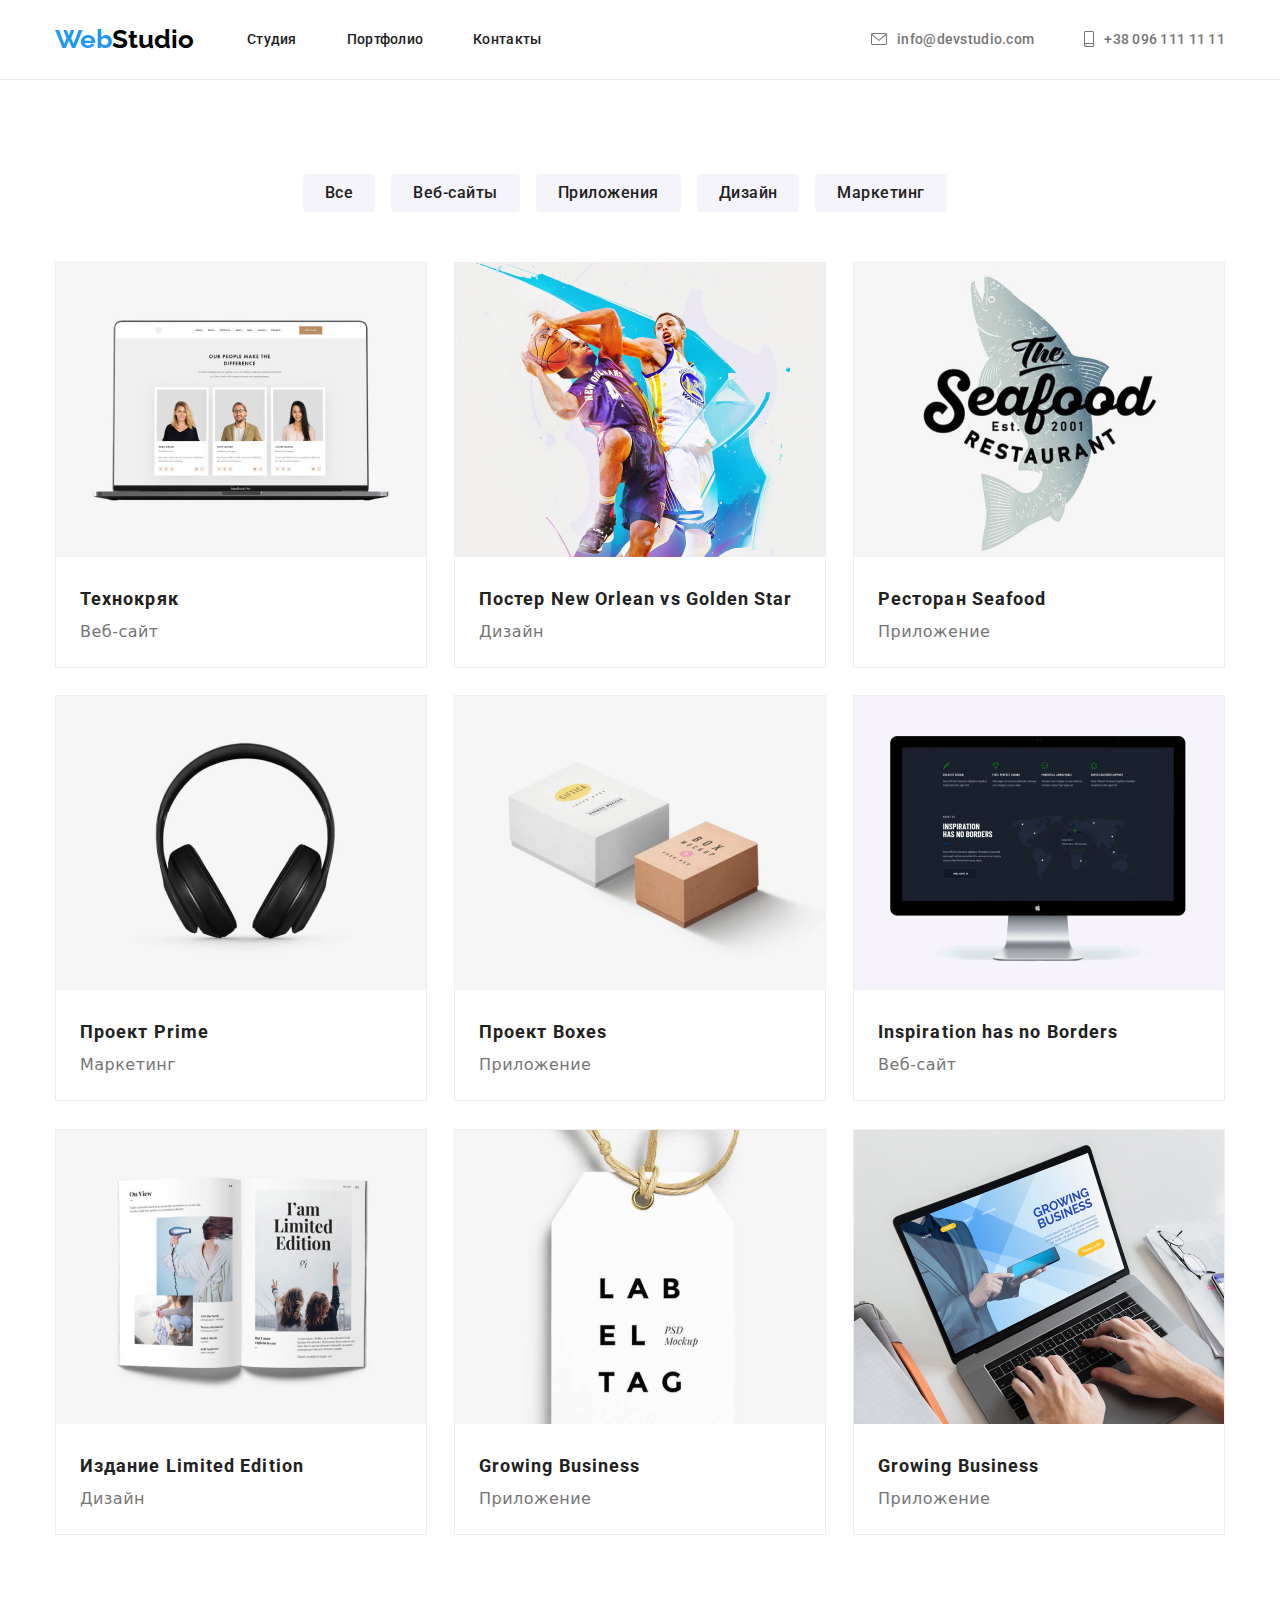
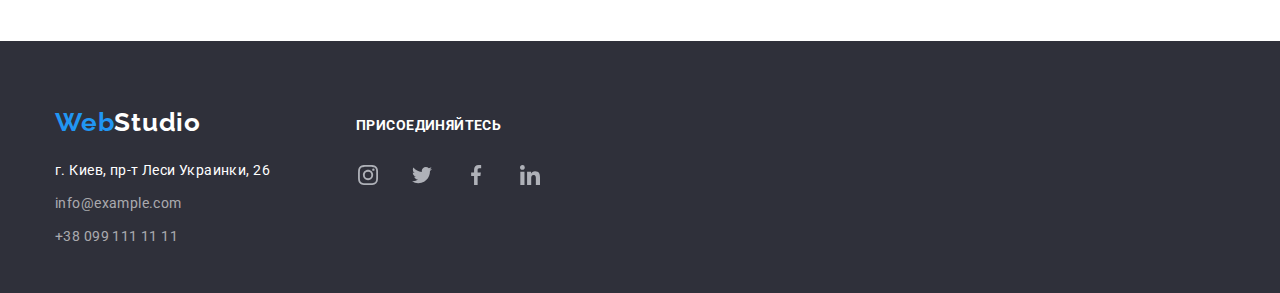
==== portfolio.html @ 0e68e2e9 "добавление  logo" ====
<!DOCTYPE html>
<html lang="en">
<head>
    <meta charset="UTF-8">
    <meta name="viewport" content="width=device-width, initial-scale=1.0">
    <title>Document</title>
    <link rel="preconnect" href="https://fonts.gstatic.com">
    <link href="https://fonts.googleapis.com/css2?family=Raleway:wght@700&family=Roboto:wght@400;500;700;900&display=swap" rel="stylesheet"> 
    <link rel="stylesheet" href="./styles/style.css"> 
    <link rel="stylesheet" href="https://cdnjs.cloudflare.com/ajax/libs/modern-normalize/1.0.0/modern-normalize.min.css">
</head>
<body>
    <!--Верхняя линия-->
    <header class="header" >
        <div class="container" > 
        <a class="logo" href="index.html">
               <span style="color:#2196F3">Web</span><span style="color: #000000">Studio</span>
               </a>
            <nav class="navigation">  
        <ul class="menu-nav"> 
            <li><a class="link" href="index.html">Студия</a></li>
            <li><a class="link" href="/">Портфолио</a></li>
            <li><a class="link" href="/">Контакты</a></li>
        </ul>
    </nav> 
    <ul class="menu-nav-contacts">
             
      <li class="email" >
         
        <a class="contacts" href="mailto:info@devstudio.com">
           <svg class="link-mailto" width="16px" height="12px">   
          <use href="./images/sprite.svg#icon-envelope-hover"> </use>
        </svg> info@devstudio.com</a> 
      </li>
    <li class="phone" >
      <a class="contacts" href="tel:+38-096-111-11-11">
        <svg class="link-tel"  width="10px" height="16px" >
        <use href="./images/sprite.svg#icon-smartphone"> </use>
      </svg>+38 096 111 11 11</a>
  </li>
</ul>  
         
    </div>
</header>

            <!--Портфолио-->
        <section class="coloring" >
           <div class="container">

            <ul class="group" >
                <li class="stud"><button class="filter" type="button">Все</button></li>
                <li class="stud"><button class="filter" type="button">Веб-сайты</button></li>
                <li class="stud"><button class="filter" type="button">Приложения</button></li>
                <li class="stud"><button class="filter" type="button">Дизайн</button></li>
                <li class="stud"><button class="filter" type="button">Маркетинг</button></li>
            </ul>
              
        <ul class="spreadsheet" >

          <li class="content-Macbook" >
           <div class="border" >
                <img src="./Portfolio/img.jpg" alt="Открытый Macbook" width="370"/>
                <div class="internal-block" >
                <h4 class="title" >Технокряк</h4>
                <p class="desc" >Веб-сайт</p></div>
           </div>
          </li>
          <li class="content-ball">
            <div class="border" >
               
                <img src="./Portfolio/img-(1).jpg" alt="Баскетболисты и мяч" width="370">
                <div class="internal-block" >
                <h4 class="title">Постер New Orlean vs Golden Star</h4>
                <p class="desc">Дизайн</p></div>
               
           </div>
          </li>
          <li class="content-Seafood">
           <div class="border" >
                <img src="./Portfolio/img-(2).jpg" alt="Логотип ресторана Seafood" width="370">
                <div class="internal-block" >
                <h4 class="title">Ресторан Seafood</h4>
                <p class="desc">Приложение</p></div>
           </div>
          </li>
          <li class="content-ears">
           <div class="border" >
                <img src="./Portfolio/img-(3).jpg" alt="Наушники" width="370">
                <div class="internal-block" >
                <h4 class="title">Проект Prime</h4>
                <p class="desc">Маркетинг</p></div>
           </div>
          </li>
          <li class="content-boxes">
           <div class="border" >
                <img src="./Portfolio/img-(4).jpg" alt="Коробки" width="370">
                <div class="internal-block" >
                <h4 class="title">Проект Boxes</h4>
                <p class="desc">Приложение</p></div>
           </div>
          </li>
          <li class="content-computer">
           <div class="border" >
                <img src="./Portfolio/img-(5).jpg" alt="Монитор компютера" width="370"/>
                <div class="internal-block" >
                <h4 class="title">Inspiration has no Borders</h4>
                <p class="desc">Веб-сайт</p></div>
           </div>
          </li>
          <li class="content-book">
           <div class="border" >
                <img src="./Portfolio/img-(6).jpg" alt="Открытая книга" width="370"/>
                <div class="internal-block" >
                <h4 class="title">Издание Limited Edition</h4>
                <p class="desc">Дизайн</p></div>
           </div>
          </li>
          <li class="content-tag">
           <div class="border" >
                <img src="./Portfolio/img-(7).jpg" alt="Бирка" width="370">
                <div class="internal-block" >
                <h4 class="title">Growing Business</h4>
                <p class="desc">Приложение</p></div>
           </div>
          </li>
          <li class="content-notebook">
           <div class="border" >
                <img src="./Portfolio/img-(8).jpg" alt="Открытый ноутбук" width="370">
                <div class="internal-block" >
                <h4 class="title">Growing Business</h4>
                <p class="desc">Приложение</p></div>
           </div>
          </li>
        </ul>
      </div> 
        </section>         
  <!--Подвал-->
  <footer class="adv">
    <div class="container" >
  <nav class="basement">

   
  <ul class="adress">
    <li> <a class="logo-footer" href="index.html"> 
    <span style="color:#2196F3">Web</span><span style="color: #ffffff;">Studio</span>
    </a></li>
      <li class="adds" >г. Киев, пр-т Леси Украинки, 26</li>
      <li><a class="aside-mailto" href="mailto:info@example.com">info@example.com</a></li>
      <li><a class="aside-tel" href="tel:+38-099-111-11-11">+38 099 111 11 11</a></li>
  </ul>
</nav>
   <div class="connexion">
     <h1 class="accession">присоединяйтесь</h1>
  <ul class="footer-social-are">
    <li>
      <a class="instagram" href="/" >
       <svg class="link-instagram" width="20px" heidht="20px" >
        <use href="./images/sprite.svg#icon-instagram-2"></use>
      </svg>
     </a>
   </li>
   <li>
     <a class="twitter" href="/"> 
       <svg class="link-twitter" width="20px" heidht="20px">
       <use href="./images/sprite.svg#icon-twitter-1"></use>
     </svg>
    </a> 
   </li>
   <li>
    <a class="facebook" href="/" >
     <svg class="link-facebook" width="20px" heidht="20px" >
      <use href="./images/sprite.svg#icon-facebook-1"></use>
    </svg>
   </a>
 </li>
 <li>
  <a class="linkedin" href="/" >
   <svg class="link-linkedin" width="20px" heidht="20px" >
    <use href="./images/sprite.svg#icon-linkedin-1"></use>
  </svg>
 </a>
</li>
</ul>
</div>
  

</div> 

</footer>
</body>
</html>
---- styles/style.css ----
body {
       background: #ffffff;
       font-family: Roboto sans-serif;
       font-style: normal;
       line-height: normal;
       border: none;
       box-sizing: unset;   }
h1,h2,h3,h4{
      font-family: Roboto,sans-serif;
      font-weight: 700; }
 body,h1,h2,h3,h4,ul,li,p{
        margin: 0px;    }     
    /*Верхняя линия*/
header{
       background-color: #ffffff; }
.logo,
.logo-footer{
       font-family: Raleway,sans-serif;
       font-weight: 700;
       font-size: 26px;
       line-height: 30.52px;
       }
.link{
       color: #212121; }
.link:hover{
       color: #2196F3; }
.link:focus{
        color: #2196F3; }      
.menu-nav{
       font-family: Roboto;
       font-style: normal;
       font-weight: 500;
       font-size: 14px;
       line-height: 16px;
       letter-spacing: 0.02em;
     }
li{
       list-style: none; }
a{
       text-decoration: none; }
ul{
       padding-inline-start: 0px;
       margin-block-end: 0em;
       margin-block-start: 0em;
       padding: 0px;      }
/*контакты*/
.contacts{
       display: flex;
       align-items: center;
       font-family: Roboto;
       font-style: normal;
       line-height: 16px;
       font-weight: 500;
       font-size: 14px;
       letter-spacing: 0.02em;
       color: #757575;       }
   
.contacts:hover,
.contacts:focus{
       color: #2196F3;
       fill:#2196F3;    }       
    /*шапка*/
.banner  {      
       background: #2F303A;  }      
.heading{      
       font-weight: 900;
       font-size: 44px;
       line-height: 60px;
       color: #ffffff;
       letter-spacing: 0.06em;    }
  /*особенности*/
.subject{
       font-weight: 700;
       font-size: 14px;
       line-height: 16.41px;
       letter-spacing: 0.03em;
       text-transform: uppercase;
       color: #212121; }
.lead{
       font-weight: 400;
       font-size: 14px;
       line-height: 24px;
       letter-spacing: 0.03em;
       color: #757575; }
.subtitle{
       font-weight: 700;
       font-size: 36px;
       line-height: 42px;
       letter-spacing: 0.03em;
       color: #212121;  }
  /*наша команда*/
  
.caption{
       font-weight: 700;
       font-size: 36px;
       line-height: 42px;
       letter-spacing: 0.03em;
       color: #212121;
       text-shadow: 0px 4px 4px rgba(0, 0, 0, 0.25); }
.userpic:not(:last-child){
       margin-right: 30px;      }      
.userpic{      
       background: #FFFFFF;
       box-shadow: 0px 1px 3px rgba(0, 0, 0, 0.12), 0px 1px 1px rgba(0, 0, 0, 0.14), 0px 2px 1px rgba(0, 0, 0, 0.2);
       border-radius: 0px 0px 4px 4px;  }
.names
.col{
       font-weight: 500;
       font-size: 16px;
       line-height: 19px;
       letter-spacing: 0.03em;  }
.specialty{      
       font-weight: 400;
       font-size: 16px;
       line-height: 19px;
       letter-spacing: 0.03em;
       color: #757575; }
.adress{
       color: #FFFFFF; }
.adds{  
       padding-top: 20px;    
       font-family: Roboto;
       font-style: normal;
       font-weight: normal;
       font-size: 14px;
       line-height: 24px;
       letter-spacing: 0.03em;
       color: #FFFFFF;    }
.aside-mailto,
.aside-tel{
       display: flex;
       height: auto;
       font-size: 14px;
       line-height: 24px;
       letter-spacing: 0.03em;
       color: rgba(255, 255, 255, 0.6); }
.aside-mailto{
           padding-bottom: 9px;
           padding-top: 9px;         }
.aside:hover{
       color: #2196F3; }
.aside:focus{
        color: #2196F3; }
  /*кнопки*/

.filter{
     cursor: pointer;      } 
.button {
       border: 0;     }
.filter{  
        font-family: Roboto;
        font-style: normal;
        font-weight: 500;
        font-size: 16px;
        line-height: 26px;
        text-align: center;
        letter-spacing: 0.03em;
        color: #212121;
        border-radius: 4px;
        background: #F5F4FA;   }
.filter:hover{
        color: #ffffff;
        background: #2196F3; }
.filter:focus{
        color: #ffffff;
        background: #2196F3; }       
  /*портфолио*/
.content{
        background: #FFFFFF;
        border: 1px solid #EEEEEE;
        box-sizing: border-box;  }
.title{
        font-weight: 700;
        font-size: 18px;
        line-height: 36px;
        letter-spacing: 0.06em;
        color: #212121;  }
.desc{
        font-weight: 400;
        font-size: 16px;
        line-height: 30px;
        letter-spacing: 0.03em;
        color: #757575;  } 
 /********* goit-markup-hw-03 ********/
/***** главная ****/
        /* Верхняя линия */
.link
.logo
.contacts
.widget
.aside
.logo-footer{
     cursor: pointer;  }
.container{
       width: 1200px;
       height: auto;
       margin-left: auto;
       margin-right: auto;       
        padding: 0px 15px;          }
.header{
       height: 80px ;
       border-bottom:  1px solid #ECECEC;;
       display: flex;
       align-items: center;      }        
.header>.container{
       display: flex;
       align-items: center;  } 
.logo{
       margin-right: 53px; }
.navigation{
       padding-right: unset; }
.menu-nav{
       display: flex;
       align-items: center; }
.navigation{
       display: flex;  }
.link:last-child{
       margin-right: 50px;  }
.menu-nav-contacts{   
       display: flex;
       align-items: center;
       margin-left: auto;
       margin-right: -50px;  }
.contacts:last-child{
       margin-right: 50px;  }
/* Шапка */

.helmet{ 
       max-width: 1600px; 
       display: flex;
       background-position: center;
       background: linear-gradient( 
              to right, rgba(47, 48, 58, 0.4), 
              rgba(47, 48, 58, 0.4)),
               url(../svg/Imgmin.jpg);
       background-repeat: no-repeat; 
       margin: 0px auto;
       padding-top: 200px;
       padding-bottom: 200px;    }
.heading{
       display: flex;
       align-items: center;
       width: 616px;
       height: auto;
       margin: 0px auto;
       padding-bottom: 30px;
       text-align: center;
       text-transform: uppercase;        }
.btn > .widget{       
       width: 200px;
       height: 50px;
       display: flex;
       align-items: center;
       text-align: center;
       margin-left: auto;
       margin-right: auto;
       background: #2196F3;
       box-shadow: 0px 4px 4px rgba(0, 0, 0, 0.15);
       border-radius: 4px;  }  
.btn > .widget> .snap{ 
       width: 140px;
       height: 25px;
       margin-left: auto;
       margin-right: auto;  
       color: #FFFFFF;  } 
/* Особенности */
.visually-hidden {
       position: absolute;
       clip: rect(0 0 0 0);
       width: 1px;
       height: 1px;
       margin: -1px;  }
.element{
       height: 439px;
        padding-top: 94px;
       padding-bottom: 94px;          }
           
.text{
       display: flex;
       align-items: center;
       height: auto;      }
.rubric{
       display: block;
       align-items: center;
       width: 270px;
       height: 101px;
       margin-right: 30px;      }  
.subject{
       width: 270px;
       height: auto;
       margin-left: auto;
       margin-right: auto;
       padding-top: 30px;
       text-transform: uppercase;
       color: #212121;   }
.lead{
       width: 270px;
       height: 75px;
       padding-top: 10px;
       font-family: Roboto;   }
/* чем мы занимаемся */
.subtitle{ 
       width: 400px;
       display: flex;
       flex-direction: column;
       width: 380px;
       height: auto;
       margin-left: auto;
       margin-right: auto;
       padding-bottom: 50px;
       text-align: center;  }
.bowl{      
       padding-bottom: 94px;     }
.wrapper{      
       display: flex;
       justify-content: space-between;         }
.thumb{
       padding-left: 0;  }
/* Наша команда */
.commercial{     
       background: #F5F4FA;
       padding-bottom: 94px;
       padding-top: 94px;
       padding-left: auto;
       padding-right: auto;   }
.commercial:not(:box-sizing){
       display: flex;
       align-items: center;     
       height: 648px;   
       background: #F5F4FA;    } 
.caption{
       display: flex;
       align-items: center;
       width: 270px;
       height: 42px;
       margin-left: auto;
       margin-right: auto;
       text-align: center;   }
.promo{
       display: flex;
       align-items: center;
       height: auto;
       padding-top: 50px;
       margin-left: auto;
       margin-right: auto;   }
.userpic{
       width: 270px;
       height: auto;
       margin-left: auto;
       margin-right: auto;
       padding-bottom: 30px;
       background: #FFFFFF;
       box-shadow: 0px 1px 3px rgba(0, 0, 0, 0.12), 0px 1px 1px rgba(0, 0, 0, 0.14), 0px 2px 1px rgba(0, 0, 0, 0.2);
       border-radius: 0px 0px 4px 4px; }
.names{
       width: 171px;
       height: 19px;
       margin-left: auto;
       margin-right: auto;
       text-align: center;
       color: #212121;   }
.pic{
       padding-bottom: 30px;     }  
.specialty{
       width: 177px;
       height: auto;
       margin-left: auto;
       margin-right: auto;
       padding-top: 10px;
       padding-bottom: 16px;
       text-align: center;
       color: #757575;  }
.col{
       width: 208px;
       height: 19px;
       margin-left: auto;
       margin-right: auto;    
       text-align: center;
       color: #212121;     }
/* подвал */
.adv{
       display: flex;
       align-items: center;
       height: 252px;
       background: #2F303A;
       padding-top: 60px;
       padding-bottom: 60px;
           }
.adress{
       width: 231px;
       margin: 0px;
       font-family: Roboto;
       font-style: normal;
       font-weight: normal;
       font-size: 14px;
       line-height: 24px;
       letter-spacing: 0.03em;
       padding-top: 20px;
       }  
.logo-footer{
       width: 145px;
       height: 31px;
       margin-top: 50px;
       font-family: Raleway;
       font-style: normal;
       font-weight: bold;
       font-size: 26px;
       line-height: 31px;
       letter-spacing: 0.03em;   }
/* ***портфолио*** */

/* кнопка */
.border{
       background: #ffffff;
       border: 1px solid #EEEEEE;
       box-sizing: border-box;
}
.content-Macbook,
.content-ball,
.content-ears,
.content-boxes,
.content-book,
.content-tag{         
       margin-right: 27px;  }
.coloring{
       padding-bottom: 79px;
       padding-top: 94px;  }
.group{
       display: flex; 
       align-items: center;
       width: 1170px;
       height: auto;
       padding-bottom: 50px; 
       padding-left: 240px;
       padding-right: 240px;     } 
 .filter{
       padding: 6px 22px;
       width: auto;
       height: 38px;
       border: none;  }
.spreadsheet{ 
       width: 1200px;
       height: 1300px;
       display: flex;
       flex-wrap: wrap;     }
.content-Macbook
.content-ball
.content-Seafood
.content-ears
.content-boxes
.content-computer
.content-book
.content-tag
.content-notebook{ 
         width: 370px;
         height: 404px;        }
.internal-block{     
         padding:20px 24px;  } 
.stud{
         margin: 0px 8px;        } 
       /* goit-markup-hw-04    */ 
       /* <!--Особенности-->  */
.border:hover,
.border:focus{
         filter: drop-shadow(0px 4px 4px rgba(0, 0, 0, 0.25));  }
.vektor-antenna,
.vektor-clock,
.vektor-diagram,
.vektor-astronaut{
         height: 120px;
         background: #F5F4FA;
         background-position: center;
         background-repeat: no-repeat;
         border-radius: 4px;      background-size: 70px 70px;      }
.vektor-antenna{
         background-image: url(../svg/antenna\ 1.svg);     }
.vektor-clock{  
         background-image: url(../svg/clock\ 1.svg);    }
.vektor-diagram{
         background-image: url(../svg/diagram\ 1.svg);    }
.vektor-astronaut{           
         background-image: url(../svg/astronaut\ 1.svg);    } 
          /* верхняя линия */
.link-mailto{      
         fill: #757575;
         margin-right: 10px;   }
.link-mailto:hover,
.link-mailto:focus{
         fill: currentColor         }                
.link-tel{
         fill: #757575;
         margin-right: 10px;     }
.link-tel:hover,
.link-tel:focus{
         fill:currentColor          }         
.email{
         display: flex;
         align-items: center;        }
.phone{
         display: flex;
         align-items: center;        }
         /* наша команда */
.social-are,
.footer-social-are{
          width: auto;
          height: auto;
          padding-right: 21px;
          padding-left: 0px;
          padding-top: 20px;
          margin: 0px auto;
          display: flex;
          align-items: center; 
          justify-content: center;         }
.link-instagram,.link-twitter,
.link-facebook,.link-linkedin{     
          border: 0px;
          padding: 0px;
                 }
.instagram,
.twitter,
.facebook,
.linkedin:not(:last-child){
      margin-right: 10px; }
.instagram,.twitter,.facebook,.linkedin{
         display: flex;
         align-items: center;
         justify-content: center;
         border-radius: 50%;
         width: 44px;
         height: 44px;   
         fill: #AFB1B8;     }
.instagram:hover,
.instagram:focus{
       fill: #ffffff;
       background-color: var(--accent-color);   }
.twitter:hover,
.twitter:focus{
       fill: #ffffff;
       background-color: var(--accent-color);  }
.facebook:hover,
.facebook:focus{
       fill: #ffffff;
       background-color: var(--accent-color);   }
.linkedin:hover,
.linkedin:focus{
       fill: #ffffff;
       background-color: var(--accent-color);   }
.instagram:hover,
.instagram:focus{
       background:  #2196F3;   }
.twitter:hover,
.twitter:focus{
       background:  #2196F3;   }
.facebook:hover,
.facebook:focus{
       background:  #2196F3;   }
.linkedin:hover,
.linkedin:focus{
       background:  #2196F3;   }
      /* клиент  */
.client{
      display: flex;
      align-items: center;
      justify-content: center;    } 
.link-client{
       display: flex;
       align-items: center;
       justify-content: center;
       width: 170px;
       height: 90px;
       border: 1px solid #AFB1B8;
       box-sizing: border-box;
       border-radius: 4px;}
.figure{
           width: 1200px;
           height: auto;
           margin: 0px auto;
           padding-bottom: 97px;    } 
.link-client:not(:last-child){
       margin-right: 30px;   }
.figure-client{
       font-family: Roboto;
       font-style: normal;
       font-weight: bold;
       font-size: 36px;
       line-height: 42px;
       text-align: center;
       letter-spacing: 0.03em;
       width: 1200px;
       height: auto;
       padding-top: 94px;
       padding-bottom: 50px;
       color: #212121;   }
.link-client:hover,
.link-client:focus{
       border: 1px solid #2196F3;
        background-color: var(--accent-color);
} 
.icon-logo{
      fill: #AFB1B8;; 
}    
.icon-logo:hover,
.icon-logo:focus{
     fill: #2196F3;
     background-color: var(--accent-color);
} 
} 
.icon-logo{
       fill: #AFB1B8;;
}   



 /* подвал */
 .basement {
      width: 231px;
      height: 81px;
      display: flex;
      align-items: center;     }
.accession{
       font-family: Roboto;
       font-style: normal;
       font-weight: bold;
       font-size: 14px;
       line-height: 16px;
       letter-spacing: 0.03em;
       text-transform: uppercase;
       color: #FFFFFF;    }
.connexion{      
       align-items: center;
       justify-content: center;
       width: 206px;
       height: auto;
       margin-left: 70px;
       padding-bottom: 20px;
       }
.adv > .container{
       display: flex;
       align-items: center;
       }
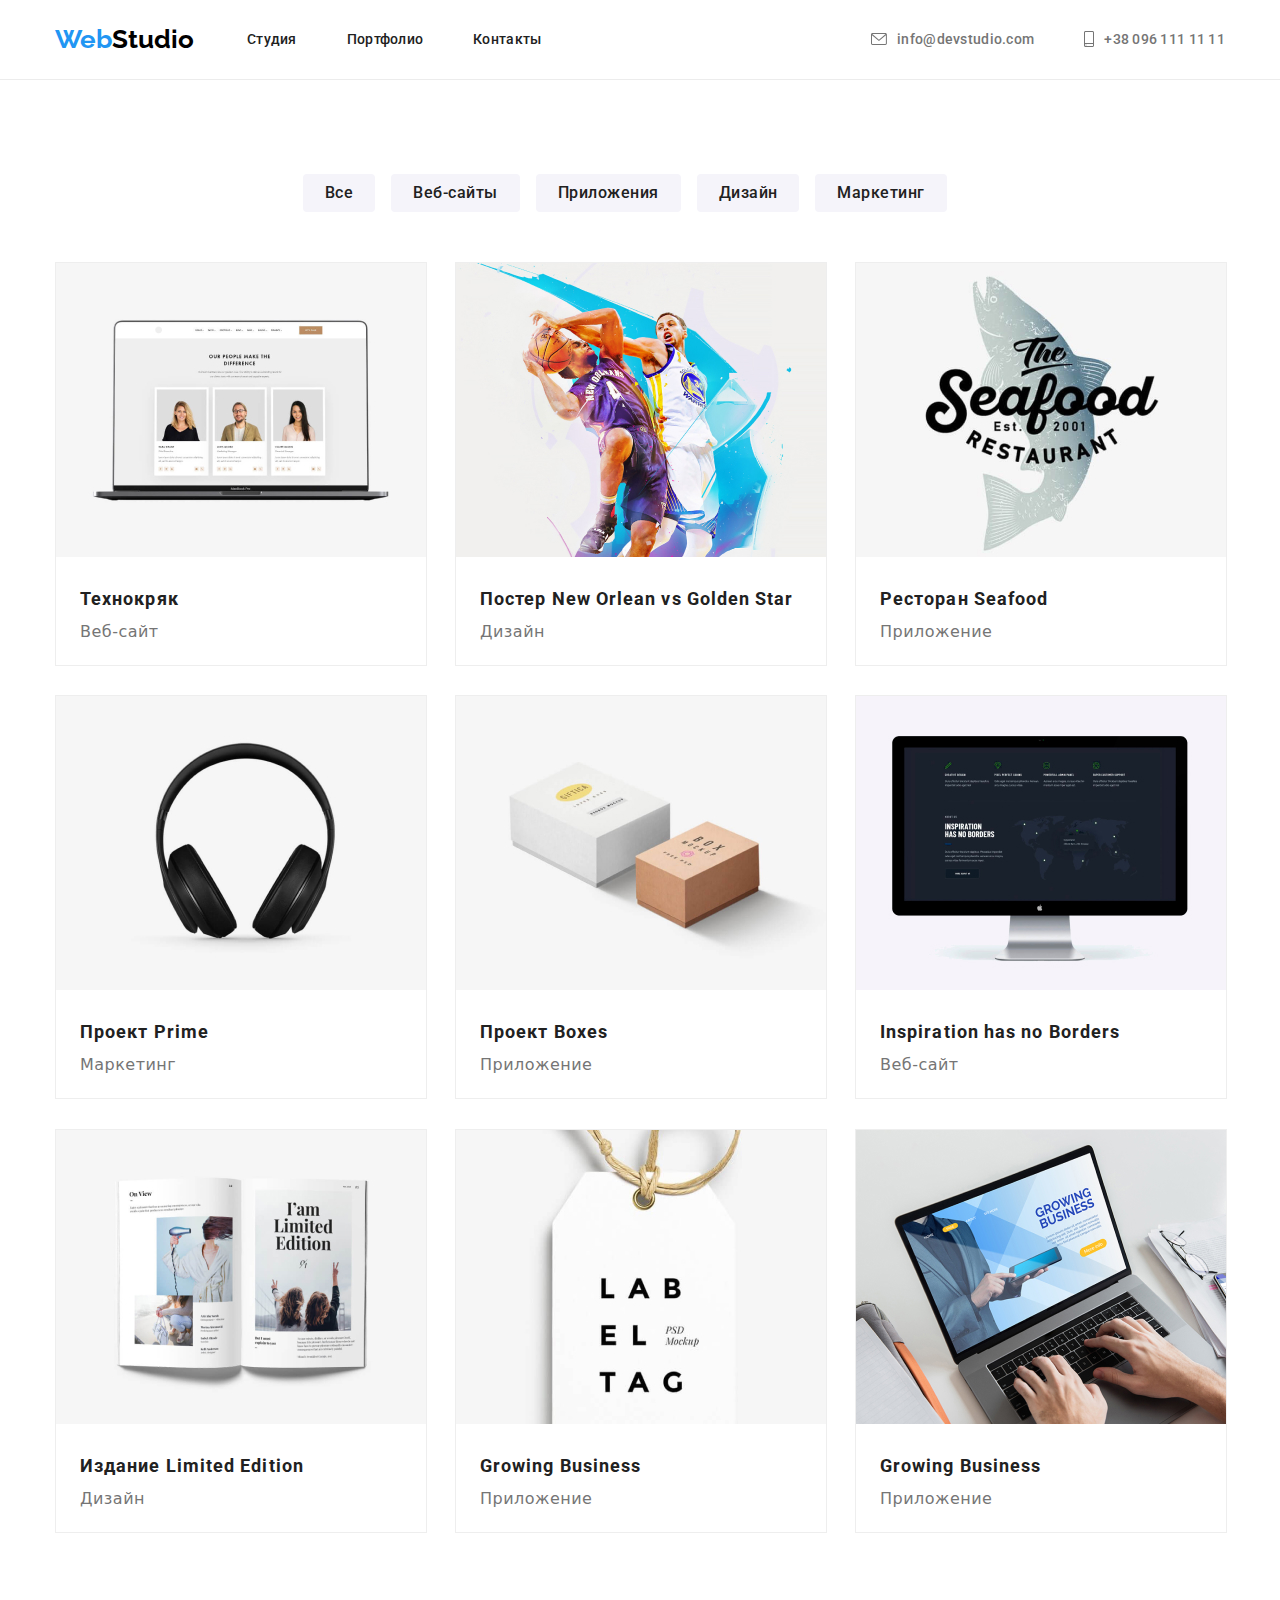
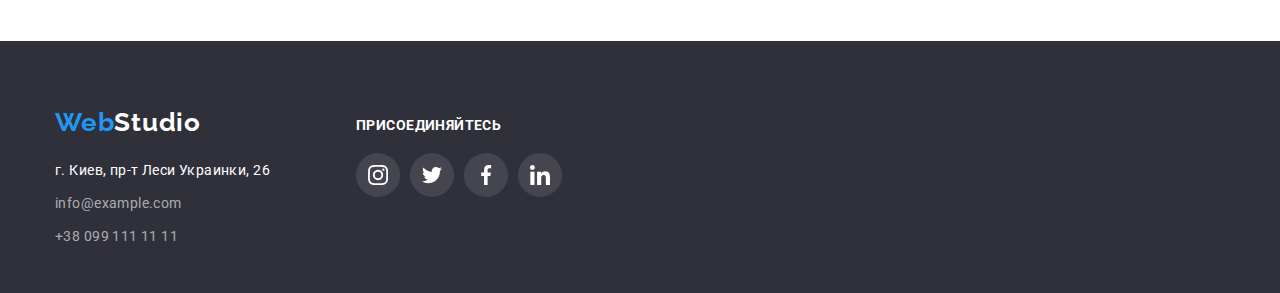
==== commit 9f67fac6: "добавление фокуса" ====
--- a/portfolio.html
+++ b/portfolio.html
@@ -57,79 +57,87 @@
               
         <ul class="spreadsheet" >
 
-          <li class="content-Macbook" >
-           <div class="border" >
-                <img src="./Portfolio/img.jpg" alt="Открытый Macbook" width="370"/>
-                <div class="internal-block" >
+          <li class="ticket" >
+         <a href="">
+           <img src="./Portfolio/img.jpg" alt="Открытый Macbook" width="370"/>
+           <div class="internal-block" >
                 <h4 class="title" >Технокряк</h4>
-                <p class="desc" >Веб-сайт</p></div>
-           </div>
+                <p class="desc" >Веб-сайт</p>
+              </div>
+              </a>        
           </li>
-          <li class="content-ball">
-            <div class="border" >
-               
-                <img src="./Portfolio/img-(1).jpg" alt="Баскетболисты и мяч" width="370">
-                <div class="internal-block" >
+          <li class="ticket">
+           
+               <a href="">
+                 <img src="./Portfolio/img-(1).jpg" alt="Баскетболисты и мяч" width="370">
+                 <div class="internal-block" >
                 <h4 class="title">Постер New Orlean vs Golden Star</h4>
-                <p class="desc">Дизайн</p></div>
-               
-           </div>
+                <p class="desc">Дизайн</p>
+              </div>
+              </a>   
           </li>
-          <li class="content-Seafood">
-           <div class="border" >
-                <img src="./Portfolio/img-(2).jpg" alt="Логотип ресторана Seafood" width="370">
-                <div class="internal-block" >
-                <h4 class="title">Ресторан Seafood</h4>
-                <p class="desc">Приложение</p></div>
-           </div>
+          <li class="ticket">
+           <a href=""> 
+             <img src="./Portfolio/img-(2).jpg" alt="Логотип ресторана Seafood" width="370">
+            <div class="internal-block" >
+            <h4 class="title">Ресторан Seafood</h4>
+            <p class="desc">Приложение</p>
+          </div>
+          </a>
           </li>
-          <li class="content-ears">
-           <div class="border" >
-                <img src="./Portfolio/img-(3).jpg" alt="Наушники" width="370">
-                <div class="internal-block" >
-                <h4 class="title">Проект Prime</h4>
-                <p class="desc">Маркетинг</p></div>
-           </div>
+          <li class="ticket">
+         <a href="">
+           <img src="./Portfolio/img-(3).jpg" alt="Наушники" width="370"> 
+           <div class="internal-block" >
+          <h4 class="title">Проект Prime</h4>
+          <p class="desc">Маркетинг</p>
+        </div>
+        </a>
           </li>
-          <li class="content-boxes">
-           <div class="border" >
-                <img src="./Portfolio/img-(4).jpg" alt="Коробки" width="370">
-                <div class="internal-block" >
-                <h4 class="title">Проект Boxes</h4>
-                <p class="desc">Приложение</p></div>
-           </div>
+          <li class="ticket">
+          <a href=""> 
+            <img src="./Portfolio/img-(4).jpg" alt="Коробки" width="370"> 
+            <div class="internal-block" >
+            <h4 class="title">Проект Boxes</h4>
+            <p class="desc">Приложение</p>
+          </div>
+          </a>
           </li>
-          <li class="content-computer">
-           <div class="border" >
-                <img src="./Portfolio/img-(5).jpg" alt="Монитор компютера" width="370"/>
-                <div class="internal-block" >
-                <h4 class="title">Inspiration has no Borders</h4>
-                <p class="desc">Веб-сайт</p></div>
-           </div>
+          <li class="ticket">
+          <a href=""> 
+            <img src="./Portfolio/img-(5).jpg" alt="Монитор компютера" width="370"/>
+             <div class="internal-block" >
+            <h4 class="title">Inspiration has no Borders</h4>
+            <p class="desc">Веб-сайт</p>
+          </div>
+      </a>      
           </li>
-          <li class="content-book">
-           <div class="border" >
-                <img src="./Portfolio/img-(6).jpg" alt="Открытая книга" width="370"/>
-                <div class="internal-block" >
-                <h4 class="title">Издание Limited Edition</h4>
-                <p class="desc">Дизайн</p></div>
-           </div>
+          <li class="ticket">
+           <a href="">
+             <img src="./Portfolio/img-(6).jpg" alt="Открытая книга" width="370"/> 
+            <div class="internal-block" >
+            <h4 class="title">Издание Limited Edition</h4>
+            <p class="desc">Дизайн</p>
+          </div>
+          </a>
           </li>
-          <li class="content-tag">
-           <div class="border" >
-                <img src="./Portfolio/img-(7).jpg" alt="Бирка" width="370">
+          <li class="ticket">
+          <a href="">
+             <img src="./Portfolio/img-(7).jpg" alt="Бирка" width="370">
+             <div class="internal-block" >
+            <h4 class="title">Growing Business</h4>
+            <p class="desc">Приложение</p>
+          </div>
+          </a>
+          </li>
+          <li class="ticket">
+           <a href=""> 
+             <img src="./Portfolio/img-(8).jpg" alt="Открытый ноутбук" width="370">
                 <div class="internal-block" >
                 <h4 class="title">Growing Business</h4>
-                <p class="desc">Приложение</p></div>
-           </div>
-          </li>
-          <li class="content-notebook">
-           <div class="border" >
-                <img src="./Portfolio/img-(8).jpg" alt="Открытый ноутбук" width="370">
-                <div class="internal-block" >
-                <h4 class="title">Growing Business</h4>
-                <p class="desc">Приложение</p></div>
-           </div>
+                <p class="desc">Приложение</p>
+              </div>
+              </a>          
           </li>
         </ul>
       </div> 
@@ -150,31 +158,31 @@
   </ul>
 </nav>
    <div class="connexion">
-     <h1 class="accession">присоединяйтесь</h1>
+     <h4 class="accession">присоединяйтесь</h4>
   <ul class="footer-social-are">
     <li>
-      <a class="instagram" href="/" >
+      <a class="instagram-connexion" href="/" >
        <svg class="link-instagram" width="20px" heidht="20px" >
         <use href="./images/sprite.svg#icon-instagram-2"></use>
       </svg>
      </a>
    </li>
    <li>
-     <a class="twitter" href="/"> 
+     <a class="twitter-connexion" href="/"> 
        <svg class="link-twitter" width="20px" heidht="20px">
        <use href="./images/sprite.svg#icon-twitter-1"></use>
      </svg>
     </a> 
    </li>
    <li>
-    <a class="facebook" href="/" >
+    <a class="facebook-connexion" href="/" >
      <svg class="link-facebook" width="20px" heidht="20px" >
       <use href="./images/sprite.svg#icon-facebook-1"></use>
     </svg>
    </a>
  </li>
  <li>
-  <a class="linkedin" href="/" >
+  <a class="linkedin-connexion" href="/" >
    <svg class="link-linkedin" width="20px" heidht="20px" >
     <use href="./images/sprite.svg#icon-linkedin-1"></use>
   </svg>
--- a/styles/style.css
+++ b/styles/style.css
@@ -1,6 +1,6 @@
 body {
        background: #ffffff;
-       font-family: Roboto sans-serif;
+       
        font-style: normal;
        line-height: normal;
        border: none;
@@ -9,8 +9,10 @@
       font-family: Roboto,sans-serif;
       font-weight: 700; }
  body,h1,h2,h3,h4,ul,li,p{
-        margin: 0px;    }     
+        margin: 0px;    } 
+
     /*Верхняя линия*/
+
 header{
        background-color: #ffffff; }
 .logo,
@@ -18,8 +20,7 @@
        font-family: Raleway,sans-serif;
        font-weight: 700;
        font-size: 26px;
-       line-height: 30.52px;
-       }
+       line-height: 30.52px;      }
 .link{
        color: #212121; }
 .link:hover{
@@ -32,8 +33,7 @@
        font-weight: 500;
        font-size: 14px;
        line-height: 16px;
-       letter-spacing: 0.02em;
-     }
+       letter-spacing: 0.02em;    }
 li{
        list-style: none; }
 a{
@@ -43,7 +43,9 @@
        margin-block-end: 0em;
        margin-block-start: 0em;
        padding: 0px;      }
+
 /*контакты*/
+
 .contacts{
        display: flex;
        align-items: center;
@@ -58,8 +60,10 @@
 .contacts:hover,
 .contacts:focus{
        color: #2196F3;
-       fill:#2196F3;    }       
+       fill:#2196F3;    }
+
     /*шапка*/
+
 .banner  {      
        background: #2F303A;  }      
 .heading{      
@@ -68,7 +72,9 @@
        line-height: 60px;
        color: #ffffff;
        letter-spacing: 0.06em;    }
+
   /*особенности*/
+
 .subject{
        font-weight: 700;
        font-size: 14px;
@@ -88,6 +94,7 @@
        line-height: 42px;
        letter-spacing: 0.03em;
        color: #212121;  }
+
   /*наша команда*/
   
 .caption{
@@ -141,6 +148,7 @@
        color: #2196F3; }
 .aside:focus{
         color: #2196F3; }
+
   /*кнопки*/
 
 .filter{
@@ -163,12 +171,11 @@
         background: #2196F3; }
 .filter:focus{
         color: #ffffff;
-        background: #2196F3; }       
+        background: #2196F3; }
+
   /*портфолио*/
-.content{
-        background: #FFFFFF;
-        border: 1px solid #EEEEEE;
-        box-sizing: border-box;  }
+
+
 .title{
         font-weight: 700;
         font-size: 18px;
@@ -180,10 +187,14 @@
         font-size: 16px;
         line-height: 30px;
         letter-spacing: 0.03em;
-        color: #757575;  } 
+        color: #757575;  }
+
  /********* goit-markup-hw-03 ********/
+
 /***** главная ****/
+
         /* Верхняя линия */
+
 .link
 .logo
 .contacts
@@ -203,8 +214,7 @@
        display: flex;
        align-items: center;      }        
 .header>.container{
-       display: flex;
-       align-items: center;  } 
+       display: flex;  } 
 .logo{
        margin-right: 53px; }
 .navigation{
@@ -218,16 +228,17 @@
        margin-right: 50px;  }
 .menu-nav-contacts{   
        display: flex;
-       align-items: center;
+
        margin-left: auto;
        margin-right: -50px;  }
 .contacts:last-child{
        margin-right: 50px;  }
+
 /* Шапка */
 
 .helmet{ 
-       max-width: 1600px; 
-       display: flex;
+       max-width: 1600px;
+
        background-position: center;
        background: linear-gradient( 
               to right, rgba(47, 48, 58, 0.4), 
@@ -238,8 +249,7 @@
        padding-top: 200px;
        padding-bottom: 200px;    }
 .heading{
-       display: flex;
-       align-items: center;
+
        width: 616px;
        height: auto;
        margin: 0px auto;
@@ -263,7 +273,9 @@
        margin-left: auto;
        margin-right: auto;  
        color: #FFFFFF;  } 
+
 /* Особенности */
+
 .visually-hidden {
        position: absolute;
        clip: rect(0 0 0 0);
@@ -298,10 +310,11 @@
        height: 75px;
        padding-top: 10px;
        font-family: Roboto;   }
+
 /* чем мы занимаемся */
-.subtitle{ 
-       width: 400px;
-       display: flex;
+
+.subtitle{
+
        flex-direction: column;
        width: 380px;
        height: auto;
@@ -316,13 +329,14 @@
        justify-content: space-between;         }
 .thumb{
        padding-left: 0;  }
+
 /* Наша команда */
+
 .commercial{     
        background: #F5F4FA;
        padding-bottom: 94px;
        padding-top: 94px;
-       padding-left: auto;
-       padding-right: auto;   }
+         }
 .commercial:not(:box-sizing){
        display: flex;
        align-items: center;     
@@ -377,6 +391,7 @@
        margin-right: auto;    
        text-align: center;
        color: #212121;     }
+
 /* подвал */
 .adv{
        display: flex;
@@ -407,21 +422,14 @@
        font-size: 26px;
        line-height: 31px;
        letter-spacing: 0.03em;   }
+
 /* ***портфолио*** */
 
 /* кнопка */
-.border{
-       background: #ffffff;
-       border: 1px solid #EEEEEE;
-       box-sizing: border-box;
-}
-.content-Macbook,
-.content-ball,
-.content-ears,
-.content-boxes,
-.content-book,
-.content-tag{         
-       margin-right: 27px;  }
+
+
+
+
 .coloring{
        padding-bottom: 79px;
        padding-top: 94px;  }
@@ -433,7 +441,7 @@
        padding-bottom: 50px; 
        padding-left: 240px;
        padding-right: 240px;     } 
- .filter{
+.filter{
        padding: 6px 22px;
        width: auto;
        height: 38px;
@@ -443,26 +451,30 @@
        height: 1300px;
        display: flex;
        flex-wrap: wrap;     }
-.content-Macbook
-.content-ball
-.content-Seafood
-.content-ears
-.content-boxes
-.content-computer
-.content-book
-.content-tag
-.content-notebook{ 
-         width: 370px;
+.ticket{ 
+         width: auto;
          height: 404px;        }
 .internal-block{     
          padding:20px 24px;  } 
 .stud{
          margin: 0px 8px;        } 
-       /* goit-markup-hw-04    */ 
+
+       /* **  goit-markup-hw-04   ** */ 
+
        /* <!--Особенности-->  */
-.border:hover,
-.border:focus{
-         filter: drop-shadow(0px 4px 4px rgba(0, 0, 0, 0.25));  }
+.ticket{
+       display: block;
+       border: 1px solid #EEEEEE; }
+.ticket:nth-child(1n+1){        
+       margin-right: auto;  }
+.ticket:hover,
+.ticket:focus{
+       background: #FFFFFF;
+       border: 1px solid #EEEEEE;
+       display: block;
+       box-shadow: 0px 1px 1px rgba(0, 0, 0, 0.12),
+        0px 4px 4px rgba(0, 0, 0, 0.06),
+         1px 4px 6px rgba(0, 0, 0, 0.16);  }
 .vektor-antenna,
 .vektor-clock,
 .vektor-diagram,
@@ -471,7 +483,8 @@
          background: #F5F4FA;
          background-position: center;
          background-repeat: no-repeat;
-         border-radius: 4px;      background-size: 70px 70px;      }
+         border-radius: 4px;      
+         background-size: 70px 70px;      }
 .vektor-antenna{
          background-image: url(../svg/antenna\ 1.svg);     }
 .vektor-clock{  
@@ -481,30 +494,24 @@
 .vektor-astronaut{           
          background-image: url(../svg/astronaut\ 1.svg);    } 
           /* верхняя линия */
-.link-mailto{      
-         fill: #757575;
-         margin-right: 10px;   }
-.link-mailto:hover,
-.link-mailto:focus{
-         fill: currentColor         }                
-.link-tel{
-         fill: #757575;
+
+.contacts{
+         fill: #757575;         }
+.link-mailto ,.link-tel{      
          margin-right: 10px;     }
-.link-tel:hover,
-.link-tel:focus{
-         fill:currentColor          }         
-.email{
-         display: flex;
-         align-items: center;        }
-.phone{
-         display: flex;
-         align-items: center;        }
+.menu-nav-contacts .contacts:hover,
+.menu-nav-contacts .contacts:focus{
+         color: var(--accent-color);           }         
+.email ,.phone{
+         display: flex;     }
+
          /* наша команда */
+
 .social-are,
 .footer-social-are{
           width: auto;
           height: auto;
-          padding-right: 21px;
+          padding-right: 0px;
           padding-left: 0px;
           padding-top: 20px;
           margin: 0px auto;
@@ -512,22 +519,24 @@
           align-items: center; 
           justify-content: center;         }
 .link-instagram,.link-twitter,
-.link-facebook,.link-linkedin{     
+.link-facebook,.link-linkedin{
+          width: 20px;
+          height: 20px;  
           border: 0px;
-          padding: 0px;
-                 }
+          padding: 0px;           }
 .instagram,
 .twitter,
 .facebook,
 .linkedin:not(:last-child){
-      margin-right: 10px; }
+         margin-right: 10px; }
 .instagram,.twitter,.facebook,.linkedin{
          display: flex;
          align-items: center;
          justify-content: center;
          border-radius: 50%;
          width: 44px;
-         height: 44px;   
+         height: 44px;
+         background: rgba(255, 255, 255, 0.1);   
          fill: #AFB1B8;     }
 .instagram:hover,
 .instagram:focus{
@@ -557,12 +566,14 @@
 .linkedin:hover,
 .linkedin:focus{
        background:  #2196F3;   }
+
       /* клиент  */
+
 .client{
-      display: flex;
-      align-items: center;
-      justify-content: center;    } 
-.link-client{
+       display: flex;
+       align-items: center;
+       justify-content: center;         } 
+.link-client{ 
        display: flex;
        align-items: center;
        justify-content: center;
@@ -570,17 +581,17 @@
        height: 90px;
        border: 1px solid #AFB1B8;
        box-sizing: border-box;
-       border-radius: 4px;}
+       border-radius: 4px;
+       fill: #AFB1B8;      }
 .figure{
-           width: 1200px;
-           height: auto;
-           margin: 0px auto;
-           padding-bottom: 97px;    } 
-.link-client:not(:last-child){
+       width: 1200px;
+       height: auto;
+       margin: 0px auto;
+       padding-bottom: 97px;    } 
+.indent:not(:last-child){
        margin-right: 30px;   }
 .figure-client{
-       font-family: Roboto;
-       font-style: normal;
+
        font-weight: bold;
        font-size: 36px;
        line-height: 42px;
@@ -590,33 +601,49 @@
        height: auto;
        padding-top: 94px;
        padding-bottom: 50px;
-       color: #212121;   }
+       text-decoration-color: #212121;   }
 .link-client:hover,
-.link-client:focus{
-       border: 1px solid #2196F3;
-        background-color: var(--accent-color);
-} 
-.icon-logo{
-      fill: #AFB1B8;; 
-}    
-.icon-logo:hover,
-.icon-logo:focus{
-     fill: #2196F3;
-     background-color: var(--accent-color);
-} 
-} 
-.icon-logo{
-       fill: #AFB1B8;;
-}   
-
-
-
- /* подвал */
- .basement {
-      width: 231px;
-      height: 81px;
-      display: flex;
-      align-items: center;     }
+.link-client:focus{ 
+       color: var(--accent-color); 
+       border-color: 1px solid var(--accent-color);
+       fill: var(--accent-color);  }
+:root {
+       --accent-color: #2196F3;     }
+  
+    /* подвал */
+.instagram-connexion,
+.twitter-connexion,
+.facebook-connexion,
+.linkedin-connexion:not(:last-child){
+         margin-right: 10px; }
+.instagram-connexion,.twitter-connexion,
+.facebook-connexion,.linkedin-connexion{
+         display: flex;
+         align-items: center;
+         justify-content: center;
+         border-radius: 50%;
+         width: 44px;
+         height: 44px;
+         background: rgba(255, 255, 255, 0.1);   
+         fill: #ffffff;     }
+.instagram-connexion:hover,
+.instagram-connexion:focus{
+         background:  #2196F3;   }
+.twitter-connexion:hover,
+.twitter-connexion:focus{
+         background:  #2196F3;   }
+.facebook-connexion:hover,
+.facebook-connexion:focus{
+         background:  #2196F3;   }
+.linkedin-connexion:hover,
+.linkedin-connexion:focus{
+         background:  #2196F3;   }
+   /* copy */
+.basement {
+       width: 231px;
+       height: 81px;
+       display: flex;
+       align-items: center;     }
 .accession{
        font-family: Roboto;
        font-style: normal;
@@ -632,10 +659,9 @@
        width: 206px;
        height: auto;
        margin-left: 70px;
-       padding-bottom: 20px;
-       }
+       padding-bottom: 20px;      }
 .adv > .container{
        display: flex;
-       align-items: center;
-       }
+       align-items: center;       }
+
                  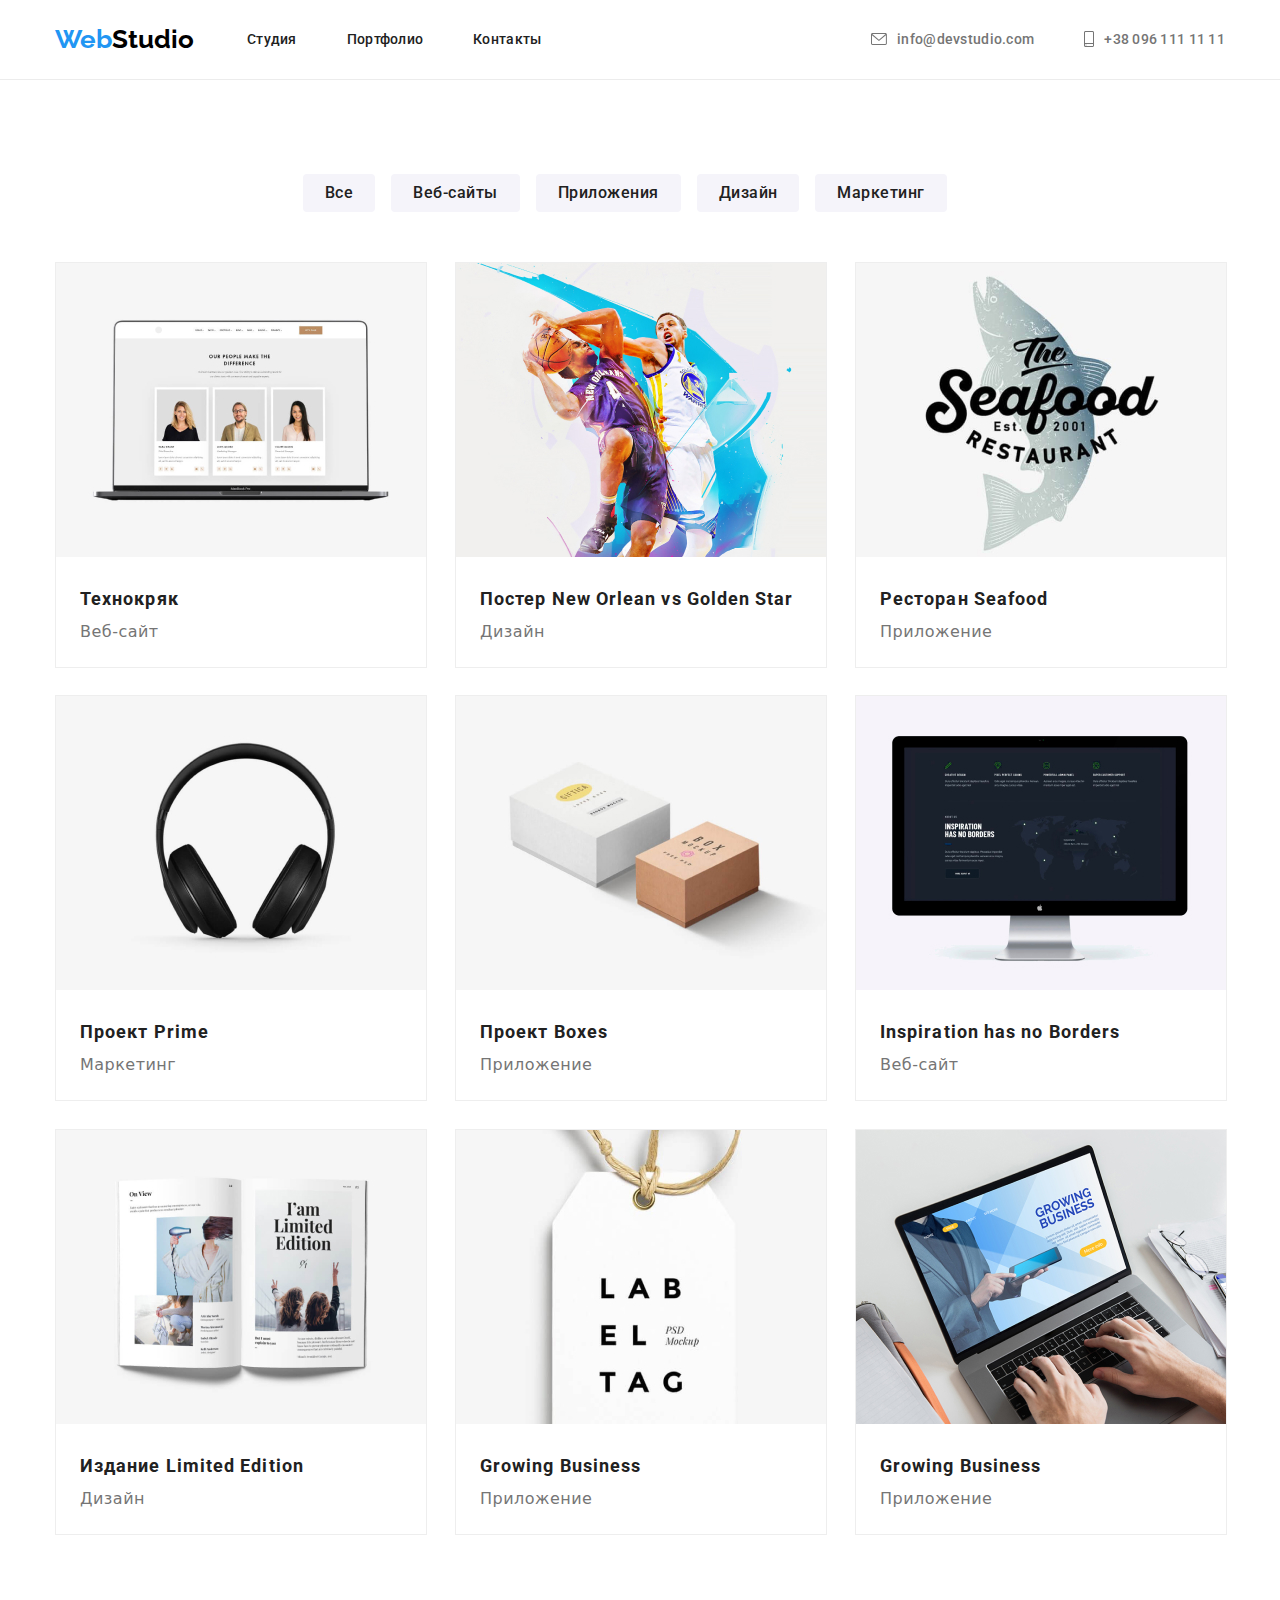
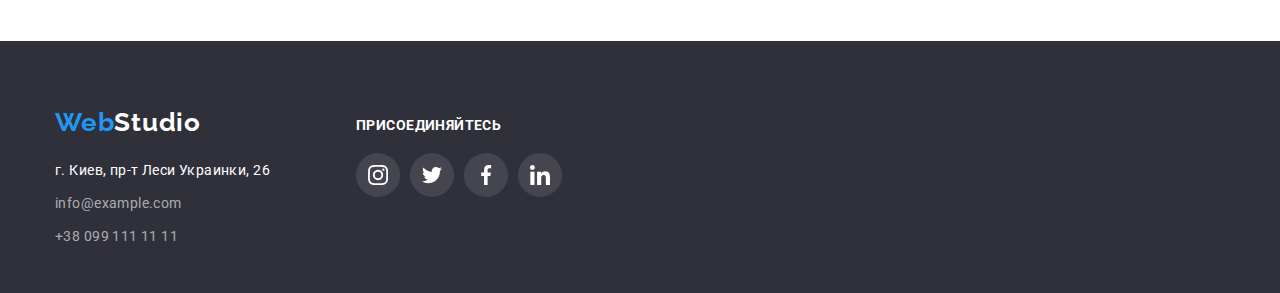
==== commit 5787dd4e: "исправление ошибок (падинг/фокус)" ====
--- a/portfolio.html
+++ b/portfolio.html
@@ -57,8 +57,8 @@
               
         <ul class="spreadsheet" >
 
-          <li class="ticket" >
-         <a href="">
+          <li class="ticket">
+         <a class="bbb" href="">
            <img src="./Portfolio/img.jpg" alt="Открытый Macbook" width="370"/>
            <div class="internal-block" >
                 <h4 class="title" >Технокряк</h4>
@@ -68,7 +68,7 @@
           </li>
           <li class="ticket">
            
-               <a href="">
+               <a class="bbb" href="">
                  <img src="./Portfolio/img-(1).jpg" alt="Баскетболисты и мяч" width="370">
                  <div class="internal-block" >
                 <h4 class="title">Постер New Orlean vs Golden Star</h4>
@@ -77,7 +77,7 @@
               </a>   
           </li>
           <li class="ticket">
-           <a href=""> 
+           <a class="bbb" href=""> 
              <img src="./Portfolio/img-(2).jpg" alt="Логотип ресторана Seafood" width="370">
             <div class="internal-block" >
             <h4 class="title">Ресторан Seafood</h4>
@@ -86,7 +86,7 @@
           </a>
           </li>
           <li class="ticket">
-         <a href="">
+         <a class="bbb" href="">
            <img src="./Portfolio/img-(3).jpg" alt="Наушники" width="370"> 
            <div class="internal-block" >
           <h4 class="title">Проект Prime</h4>
@@ -95,7 +95,7 @@
         </a>
           </li>
           <li class="ticket">
-          <a href=""> 
+          <a class="bbb" href=""> 
             <img src="./Portfolio/img-(4).jpg" alt="Коробки" width="370"> 
             <div class="internal-block" >
             <h4 class="title">Проект Boxes</h4>
@@ -104,7 +104,7 @@
           </a>
           </li>
           <li class="ticket">
-          <a href=""> 
+          <a class="bbb" href=""> 
             <img src="./Portfolio/img-(5).jpg" alt="Монитор компютера" width="370"/>
              <div class="internal-block" >
             <h4 class="title">Inspiration has no Borders</h4>
@@ -113,7 +113,7 @@
       </a>      
           </li>
           <li class="ticket">
-           <a href="">
+           <a class="bbb" href="">
              <img src="./Portfolio/img-(6).jpg" alt="Открытая книга" width="370"/> 
             <div class="internal-block" >
             <h4 class="title">Издание Limited Edition</h4>
@@ -122,7 +122,7 @@
           </a>
           </li>
           <li class="ticket">
-          <a href="">
+          <a class="bbb" href="">
              <img src="./Portfolio/img-(7).jpg" alt="Бирка" width="370">
              <div class="internal-block" >
             <h4 class="title">Growing Business</h4>
@@ -131,7 +131,7 @@
           </a>
           </li>
           <li class="ticket">
-           <a href=""> 
+           <a class="bbb" href=""> 
              <img src="./Portfolio/img-(8).jpg" alt="Открытый ноутбук" width="370">
                 <div class="internal-block" >
                 <h4 class="title">Growing Business</h4>
--- a/styles/style.css
+++ b/styles/style.css
@@ -15,18 +15,26 @@
 
 header{
        background-color: #ffffff; }
+       .logo:focus {
+outline: none;
+       } 
 .logo,
 .logo-footer{
        font-family: Raleway,sans-serif;
        font-weight: 700;
        font-size: 26px;
        line-height: 30.52px;      }
+       
 .link{
        color: #212121; }
 .link:hover{
+     outline: none;
        color: #2196F3; }
 .link:focus{
-        color: #2196F3; }      
+       outline: none;
+      border-color: #ffffff;
+        color: #2196F3;
+      }      
 .menu-nav{
        font-family: Roboto;
        font-style: normal;
@@ -59,6 +67,7 @@
    
 .contacts:hover,
 .contacts:focus{
+       outline: none;
        color: #2196F3;
        fill:#2196F3;    }
 
@@ -145,8 +154,10 @@
            padding-bottom: 9px;
            padding-top: 9px;         }
 .aside:hover{
+       outline: none;
        color: #2196F3; }
 .aside:focus{
+       outline: none;
         color: #2196F3; }
 
   /*кнопки*/
@@ -167,9 +178,11 @@
         border-radius: 4px;
         background: #F5F4FA;   }
 .filter:hover{
+       outline: none;
         color: #ffffff;
         background: #2196F3; }
 .filter:focus{
+       outline: none;
         color: #ffffff;
         background: #2196F3; }
 
@@ -462,19 +475,24 @@
        /* **  goit-markup-hw-04   ** */ 
 
        /* <!--Особенности-->  */
-.ticket{
+.bbb{
        display: block;
        border: 1px solid #EEEEEE; }
 .ticket:nth-child(1n+1){        
        margin-right: auto;  }
-.ticket:hover,
-.ticket:focus{
-       background: #FFFFFF;
+
+
+.bbb:focus,
+.bbb:hover{
+       outline: none;
+        background: #FFFFFF;
        border: 1px solid #EEEEEE;
-       display: block;
+      display: block;
        box-shadow: 0px 1px 1px rgba(0, 0, 0, 0.12),
         0px 4px 4px rgba(0, 0, 0, 0.06),
-         1px 4px 6px rgba(0, 0, 0, 0.16);  }
+         1px 4px 6px rgba(0, 0, 0, 0.16);
+       }
+
 .vektor-antenna,
 .vektor-clock,
 .vektor-diagram,
@@ -501,6 +519,7 @@
          margin-right: 10px;     }
 .menu-nav-contacts .contacts:hover,
 .menu-nav-contacts .contacts:focus{
+       outline: none;
          color: var(--accent-color);           }         
 .email ,.phone{
          display: flex;     }
@@ -540,31 +559,39 @@
          fill: #AFB1B8;     }
 .instagram:hover,
 .instagram:focus{
+       outline: none;
        fill: #ffffff;
        background-color: var(--accent-color);   }
 .twitter:hover,
 .twitter:focus{
+       outline: none;
        fill: #ffffff;
        background-color: var(--accent-color);  }
 .facebook:hover,
 .facebook:focus{
+       outline: none;
        fill: #ffffff;
        background-color: var(--accent-color);   }
 .linkedin:hover,
 .linkedin:focus{
+       outline: none;
        fill: #ffffff;
        background-color: var(--accent-color);   }
 .instagram:hover,
 .instagram:focus{
+       outline: none;
        background:  #2196F3;   }
 .twitter:hover,
 .twitter:focus{
+       outline: none;
        background:  #2196F3;   }
 .facebook:hover,
 .facebook:focus{
+       outline: none;
        background:  #2196F3;   }
 .linkedin:hover,
 .linkedin:focus{
+       outline: none;
        background:  #2196F3;   }
 
       /* клиент  */
@@ -587,6 +614,7 @@
        width: 1200px;
        height: auto;
        margin: 0px auto;
+       padding-top: 94px;
        padding-bottom: 97px;    } 
 .indent:not(:last-child){
        margin-right: 30px;   }
@@ -599,11 +627,12 @@
        letter-spacing: 0.03em;
        width: 1200px;
        height: auto;
-       padding-top: 94px;
+      
        padding-bottom: 50px;
        text-decoration-color: #212121;   }
 .link-client:hover,
 .link-client:focus{ 
+       outline: none;
        color: var(--accent-color); 
        border-color: 1px solid var(--accent-color);
        fill: var(--accent-color);  }
@@ -628,15 +657,19 @@
          fill: #ffffff;     }
 .instagram-connexion:hover,
 .instagram-connexion:focus{
+       outline: none;
          background:  #2196F3;   }
 .twitter-connexion:hover,
 .twitter-connexion:focus{
+       outline: none;
          background:  #2196F3;   }
 .facebook-connexion:hover,
 .facebook-connexion:focus{
+       outline: none;
          background:  #2196F3;   }
 .linkedin-connexion:hover,
 .linkedin-connexion:focus{
+       outline: none;
          background:  #2196F3;   }
    /* copy */
 .basement {
